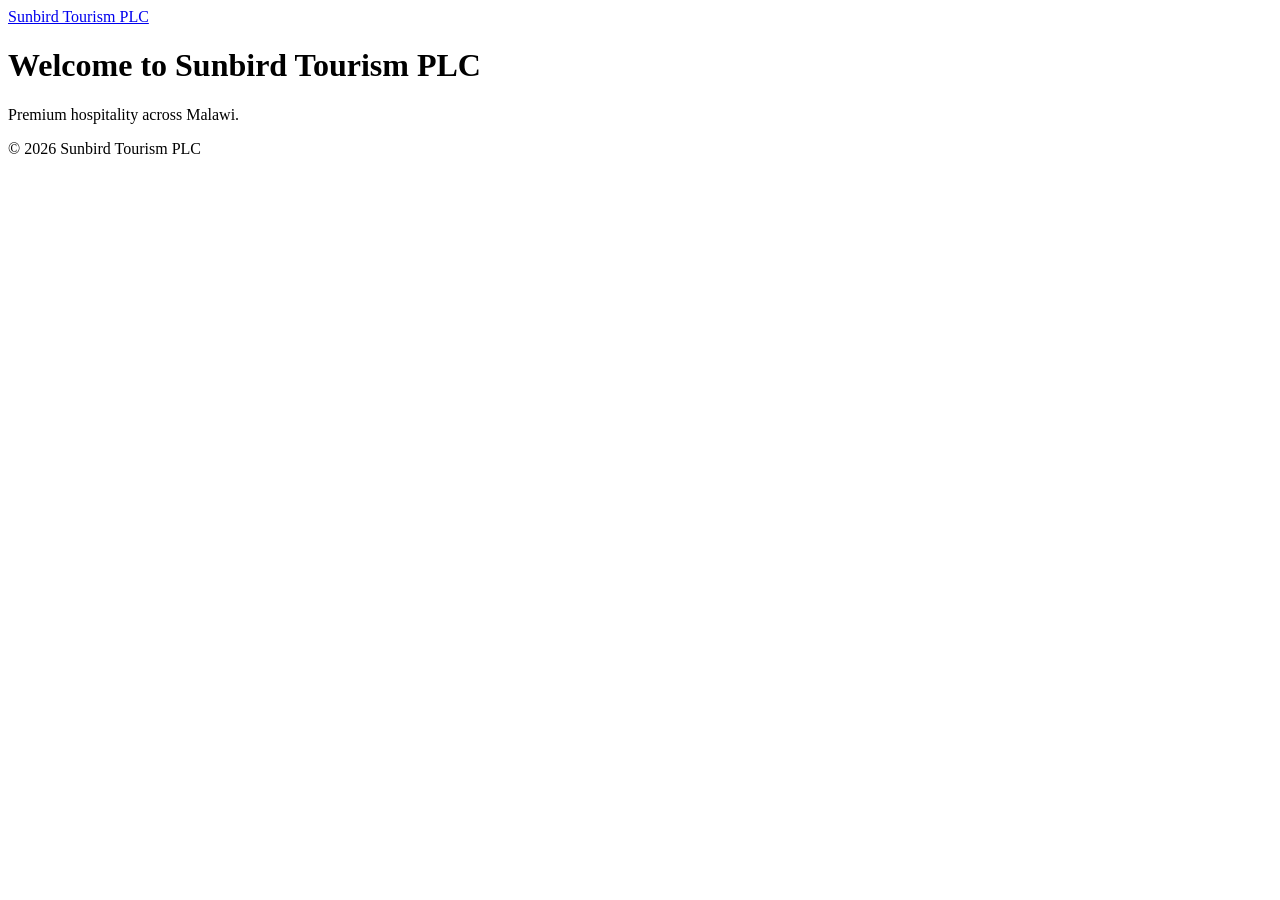
==== index.html @ 59bd5946 "Add files via upload" ====
<!doctype html>
<html lang="en">
<head>
  <meta charset="utf-8">
  <meta name="viewport" content="width=device-width, initial-scale=1">
  <title>Sunbird Tourism PLC | Malawi Hospitality and Experiences</title>
  <meta name="description" content="Sunbird Tourism PLC offers premium hotels, resorts, conferences, dining, and experiences across Malawi.">
  <link rel="stylesheet" href="assets/css/styles.css">
</head>
<body>
  <header class="site-header"><a class="brand" href="index.html">Sunbird Tourism PLC</a></header>
  <main class="hero"><h1>Welcome to Sunbird Tourism PLC</h1><p>Premium hospitality across Malawi.</p></main>
  <footer class="site-footer">© 2026 Sunbird Tourism PLC</footer>
</body>
</html>
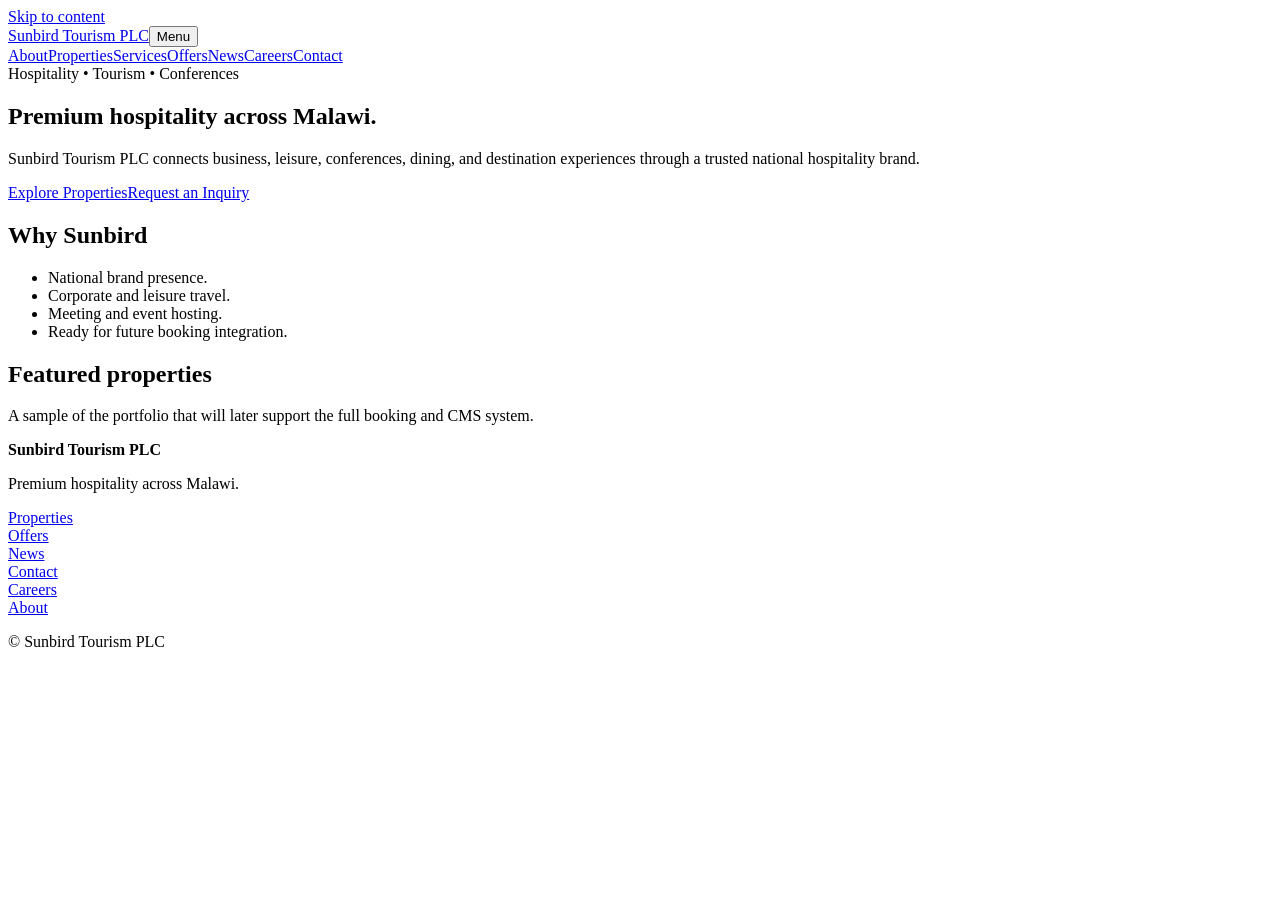
==== commit e8c74860: "Add files via upload" ====
--- a/index.html
+++ b/index.html
@@ -1,15 +1 @@
-<!doctype html>
-<html lang="en">
-<head>
-  <meta charset="utf-8">
-  <meta name="viewport" content="width=device-width, initial-scale=1">
-  <title>Sunbird Tourism PLC | Malawi Hospitality and Experiences</title>
-  <meta name="description" content="Sunbird Tourism PLC offers premium hotels, resorts, conferences, dining, and experiences across Malawi.">
-  <link rel="stylesheet" href="assets/css/styles.css">
-</head>
-<body>
-  <header class="site-header"><a class="brand" href="index.html">Sunbird Tourism PLC</a></header>
-  <main class="hero"><h1>Welcome to Sunbird Tourism PLC</h1><p>Premium hospitality across Malawi.</p></main>
-  <footer class="site-footer">© 2026 Sunbird Tourism PLC</footer>
-</body>
-</html>+<!doctype html><html lang="en"><head><meta charset="utf-8"><meta name="viewport" content="width=device-width, initial-scale=1"><title>Sunbird Tourism PLC | Malawi Hospitality and Experiences</title><meta name="description" content="Sunbird Tourism PLC offers premium hotels, resorts, conferences, dining, and experiences across Malawi."><meta property="og:title" content="Sunbird Tourism PLC"><meta property="og:description" content="Premium hospitality across Malawi."><meta property="og:type" content="website"><link rel="stylesheet" href="assets/css/styles.css"></head><body><a class="skip-link" href="#main">Skip to content</a><header class="site-header"><div class="container header-row"><a class="brand" href="index.html"><span class="brand-mark" aria-hidden="true"></span><span class="brand-text">Sunbird Tourism PLC</span></a><button class="menu-toggle" data-menu-toggle>Menu</button><nav class="nav" data-nav><a href="about.html">About</a><a href="properties.html">Properties</a><a href="services.html">Services</a><a href="offers.html">Offers</a><a href="news.html">News</a><a href="careers.html">Careers</a><a href="contact.html">Contact</a></nav></div></header><main id="main"><section class="hero"><div class="container hero-grid"><div><span class="eyebrow">Hospitality • Tourism • Conferences</span><h1>Premium hospitality across Malawi.</h1><p>Sunbird Tourism PLC connects business, leisure, conferences, dining, and destination experiences through a trusted national hospitality brand.</p><div class="actions"><a class="btn primary" href="properties.html">Explore Properties</a><a class="btn secondary" href="contact.html">Request an Inquiry</a></div></div><div class="panel"><h2>Why Sunbird</h2><ul class="list"><li>National brand presence.</li><li>Corporate and leisure travel.</li><li>Meeting and event hosting.</li><li>Ready for future booking integration.</li></ul></div></div></section><section class="section"><div class="container"><h2>Featured properties</h2><p class="section-lead">A sample of the portfolio that will later support the full booking and CMS system.</p><div class="grid cards" data-properties></div></div></section></main><footer class="footer"><div class="container footer-grid"><div><strong>Sunbird Tourism PLC</strong><p>Premium hospitality across Malawi.</p></div><div><a href="properties.html">Properties</a><br><a href="offers.html">Offers</a><br><a href="news.html">News</a></div><div><a href="contact.html">Contact</a><br><a href="careers.html">Careers</a><br><a href="about.html">About</a></div></div><div class="container" style="padding-top:1rem">© <span data-year></span> Sunbird Tourism PLC</div></footer><script src="assets/js/main.js" defer></script></body></html>
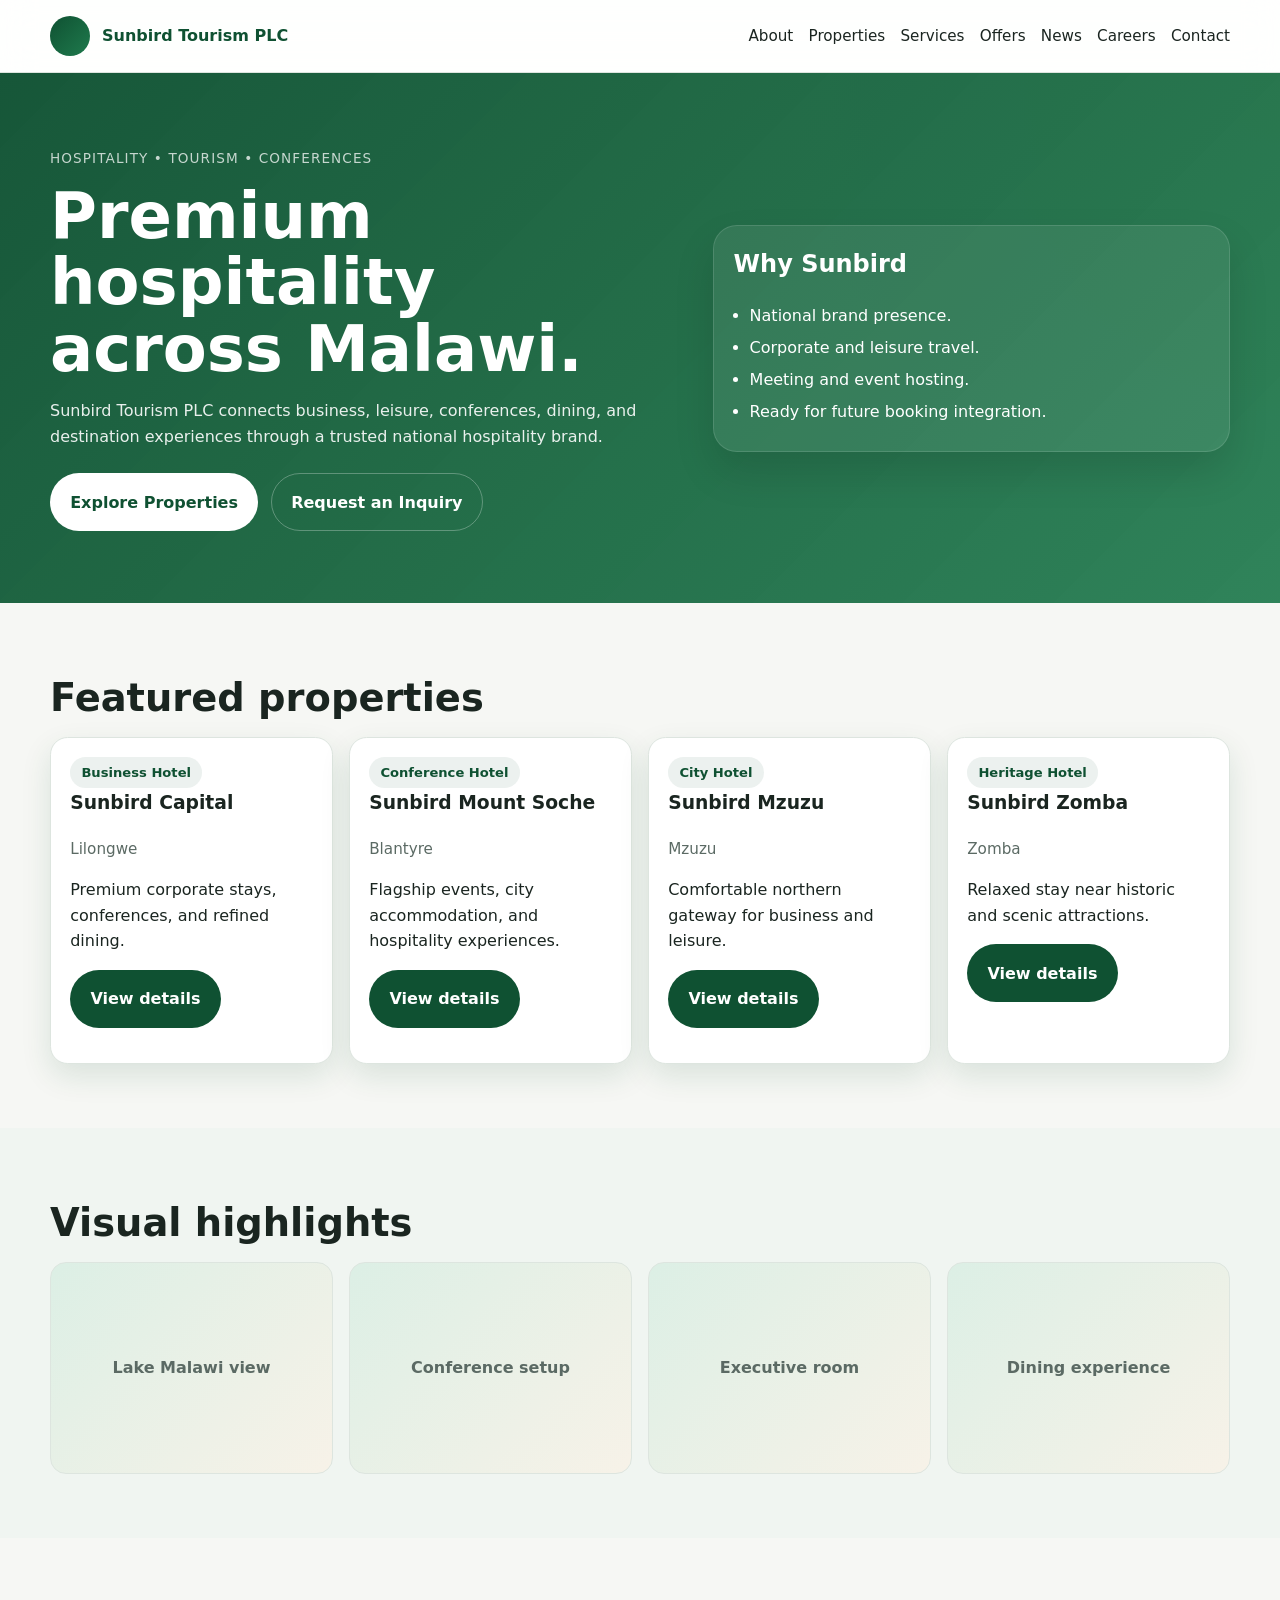
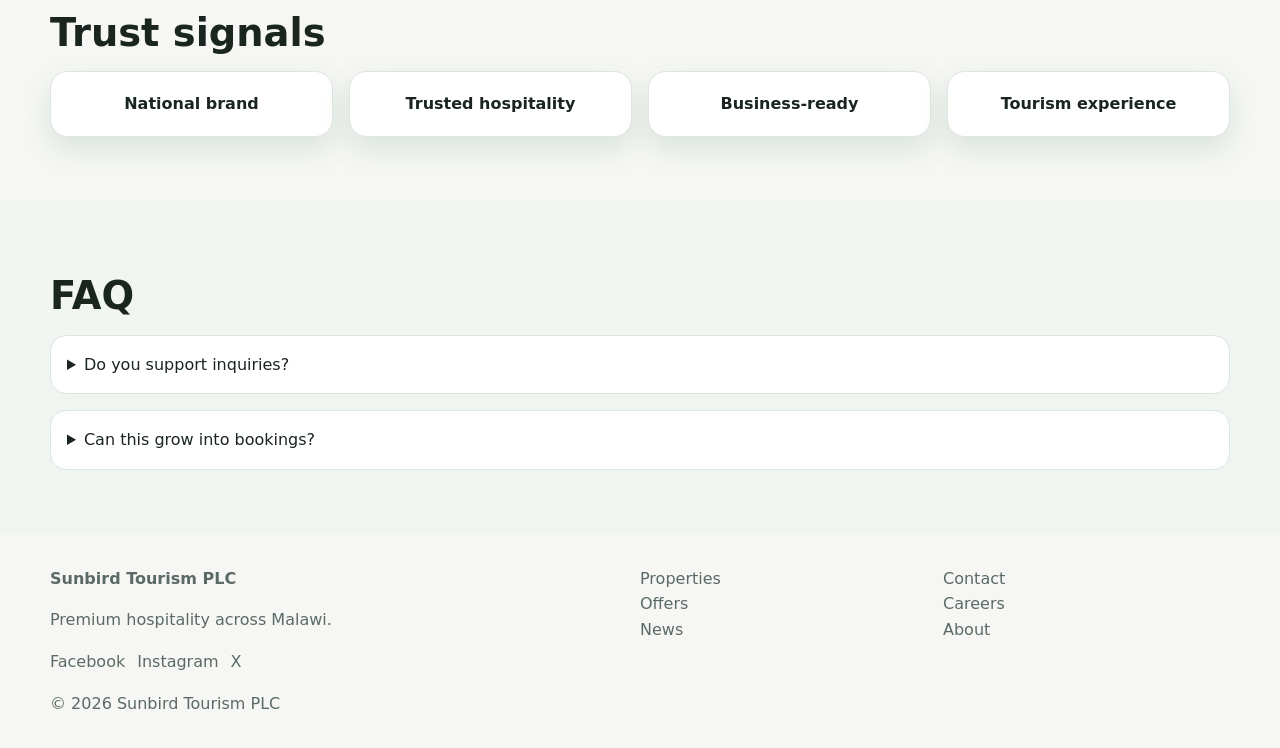
==== commit 716d03d8: "Add files via upload" ====
--- a/index.html
+++ b/index.html
@@ -1 +1 @@
-<!doctype html><html lang="en"><head><meta charset="utf-8"><meta name="viewport" content="width=device-width, initial-scale=1"><title>Sunbird Tourism PLC | Malawi Hospitality and Experiences</title><meta name="description" content="Sunbird Tourism PLC offers premium hotels, resorts, conferences, dining, and experiences across Malawi."><meta property="og:title" content="Sunbird Tourism PLC"><meta property="og:description" content="Premium hospitality across Malawi."><meta property="og:type" content="website"><link rel="stylesheet" href="assets/css/styles.css"></head><body><a class="skip-link" href="#main">Skip to content</a><header class="site-header"><div class="container header-row"><a class="brand" href="index.html"><span class="brand-mark" aria-hidden="true"></span><span class="brand-text">Sunbird Tourism PLC</span></a><button class="menu-toggle" data-menu-toggle>Menu</button><nav class="nav" data-nav><a href="about.html">About</a><a href="properties.html">Properties</a><a href="services.html">Services</a><a href="offers.html">Offers</a><a href="news.html">News</a><a href="careers.html">Careers</a><a href="contact.html">Contact</a></nav></div></header><main id="main"><section class="hero"><div class="container hero-grid"><div><span class="eyebrow">Hospitality • Tourism • Conferences</span><h1>Premium hospitality across Malawi.</h1><p>Sunbird Tourism PLC connects business, leisure, conferences, dining, and destination experiences through a trusted national hospitality brand.</p><div class="actions"><a class="btn primary" href="properties.html">Explore Properties</a><a class="btn secondary" href="contact.html">Request an Inquiry</a></div></div><div class="panel"><h2>Why Sunbird</h2><ul class="list"><li>National brand presence.</li><li>Corporate and leisure travel.</li><li>Meeting and event hosting.</li><li>Ready for future booking integration.</li></ul></div></div></section><section class="section"><div class="container"><h2>Featured properties</h2><p class="section-lead">A sample of the portfolio that will later support the full booking and CMS system.</p><div class="grid cards" data-properties></div></div></section></main><footer class="footer"><div class="container footer-grid"><div><strong>Sunbird Tourism PLC</strong><p>Premium hospitality across Malawi.</p></div><div><a href="properties.html">Properties</a><br><a href="offers.html">Offers</a><br><a href="news.html">News</a></div><div><a href="contact.html">Contact</a><br><a href="careers.html">Careers</a><br><a href="about.html">About</a></div></div><div class="container" style="padding-top:1rem">© <span data-year></span> Sunbird Tourism PLC</div></footer><script src="assets/js/main.js" defer></script></body></html>+<!doctype html><html lang="en"><head><meta charset="utf-8"><meta name="viewport" content="width=device-width, initial-scale=1"><title>Sunbird Tourism PLC | Malawi Hospitality and Experiences</title><meta name="description" content="Sunbird Tourism PLC offers premium hotels, resorts, conferences, dining, and experiences across Malawi."><link rel="stylesheet" href="assets/css/styles.css"></head><body><a class="skip-link" href="#main">Skip to content</a><header class="site-header"><div class="container header-row"><a class="brand" href="index.html"><span class="brand-mark" aria-hidden="true"></span><span class="brand-text">Sunbird Tourism PLC</span></a><button class="menu-toggle" data-menu-toggle>Menu</button><nav class="nav" data-nav><a href="about.html">About</a><a href="properties.html">Properties</a><a href="services.html">Services</a><a href="offers.html">Offers</a><a href="news.html">News</a><a href="careers.html">Careers</a><a href="contact.html">Contact</a></nav></div></header><main id="main"><section class="hero"><div class="container hero-grid"><div><span class="eyebrow">Hospitality • Tourism • Conferences</span><h1>Premium hospitality across Malawi.</h1><p>Sunbird Tourism PLC connects business, leisure, conferences, dining, and destination experiences through a trusted national hospitality brand.</p><div class="actions"><a class="btn primary" href="properties.html">Explore Properties</a><a class="btn secondary" href="contact.html">Request an Inquiry</a></div></div><div class="panel"><h2>Why Sunbird</h2><ul class="list"><li>National brand presence.</li><li>Corporate and leisure travel.</li><li>Meeting and event hosting.</li><li>Ready for future booking integration.</li></ul></div></div></section><section class="section"><div class="container"><h2>Featured properties</h2><div class="grid cards" data-properties></div></div></section><section class="section alt"><div class="container"><h2>Visual highlights</h2><div class="gallery" data-gallery></div></div></section><section class="section"><div class="container"><h2>Trust signals</h2><div class="trust" data-trust></div></div></section><section class="section alt"><div class="container"><h2>FAQ</h2><div class="faq" data-faq></div></div></section></main><footer class="footer"><div class="container footer-grid"><div><strong>Sunbird Tourism PLC</strong><p>Premium hospitality across Malawi.</p><div class="socials"><a href="#">Facebook</a><a href="#">Instagram</a><a href="#">X</a></div></div><div><a href="properties.html">Properties</a><br><a href="offers.html">Offers</a><br><a href="news.html">News</a></div><div><a href="contact.html">Contact</a><br><a href="careers.html">Careers</a><br><a href="about.html">About</a></div></div><div class="container" style="padding-top:1rem">© <span data-year></span> Sunbird Tourism PLC</div></footer><script src="assets/js/main.js" defer></script></body></html>
--- a/assets/css/styles.css
+++ b/assets/css/styles.css
@@ -0,0 +1,2 @@
+:root{--bg:#f6f7f4;--surface:#ffffff;--surface-2:#f0f5f1;--text:#1a2520;--muted:#5b6a64;--brand:#0f5132;--brand-2:#1f7a4d;--accent:#d6a64a;--line:#dde5df;--shadow:0 12px 30px rgba(15,81,50,.12);--radius:1.1rem;--radius-lg:1.5rem;--max:1180px}*{box-sizing:border-box}html{scroll-behavior:smooth}body{margin:0;font-family:Inter,system-ui,-apple-system,Segoe UI,Roboto,sans-serif;background:var(--bg);color:var(--text);line-height:1.6}img{max-width:100%;display:block}a{color:inherit}button,input,select,textarea{font:inherit}.container{width:min(var(--max),calc(100% - 2rem));margin-inline:auto}.skip-link{position:absolute;left:-999px;top:auto}.skip-link:focus{left:1rem;top:1rem;z-index:9999;background:#fff;padding:.75rem 1rem;border-radius:.75rem}.site-header{position:sticky;top:0;z-index:20;background:rgba(255,255,255,.9);backdrop-filter:blur(16px);border-bottom:1px solid var(--line)}.header-row{display:flex;align-items:center;justify-content:space-between;gap:1rem;padding:1rem 0}.brand{display:flex;align-items:center;gap:.75rem;text-decoration:none}.brand-mark{width:2.5rem;height:2.5rem;border-radius:50%;background:linear-gradient(135deg,var(--brand),var(--brand-2))}.brand-text{font-weight:800;color:var(--brand);line-height:1.1}.nav{display:flex;flex-wrap:wrap;gap:.95rem;align-items:center}.nav a{text-decoration:none;color:var(--text);font-size:.95rem}.nav a:hover,.nav a:focus{color:var(--brand)}.menu-toggle{display:none;border:1px solid var(--line);background:#fff;border-radius:.85rem;padding:.75rem .9rem}.hero{padding:4.5rem 0;background:linear-gradient(135deg,rgba(15,81,50,.97),rgba(31,122,77,.92)), radial-gradient(circle at top right, rgba(214,166,74,.18), transparent 35%);color:#fff}.hero-grid{display:grid;grid-template-columns:1.1fr .9fr;gap:2rem;align-items:center}.eyebrow{display:inline-flex;align-items:center;gap:.5rem;font-size:.85rem;letter-spacing:.08em;text-transform:uppercase;color:rgba(255,255,255,.75)}.hero h1{font-size:clamp(2.4rem,5vw,4.8rem);line-height:1.04;margin:.75rem 0 1rem;max-width:12ch}.hero p{max-width:62ch;color:rgba(255,255,255,.9);margin:0}.actions{display:flex;flex-wrap:wrap;gap:.8rem;margin-top:1.5rem}.btn{display:inline-flex;align-items:center;justify-content:center;padding:.95rem 1.2rem;border-radius:999px;text-decoration:none;font-weight:700;border:1px solid transparent;transition:.2s ease}.btn.primary{background:#fff;color:var(--brand)}.btn.secondary{border-color:rgba(255,255,255,.28);color:#fff}.btn.dark{background:var(--brand);color:#fff}.btn:hover{transform:translateY(-1px)}.panel{background:rgba(255,255,255,.08);border:1px solid rgba(255,255,255,.12);border-radius:var(--radius-lg);padding:1.2rem;box-shadow:0 20px 40px rgba(0,0,0,.12)}.panel h2,.panel h3{margin-top:0}.section{padding:4rem 0}.section.alt{background:var(--surface-2)}.section h2{margin:0 0 .5rem;font-size:clamp(1.6rem,3vw,2.4rem)}.section-lead{max-width:70ch;color:var(--muted);margin:0 0 1.5rem}.grid{display:grid;gap:1rem}.cards{grid-template-columns:repeat(auto-fit,minmax(240px,1fr))}.card{background:var(--surface);border:1px solid var(--line);border-radius:var(--radius);padding:1.2rem;box-shadow:var(--shadow)}.card h3{margin-top:0}.meta{color:var(--muted);font-size:.95rem}.pill{display:inline-flex;padding:.32rem .7rem;background:rgba(15,81,50,.08);color:var(--brand);border-radius:999px;font-size:.82rem;font-weight:700}.split{display:grid;grid-template-columns:1fr 1fr;gap:1.25rem;align-items:start}.list{padding-left:1rem;margin:1rem 0 0}.list li{margin:.4rem 0}.form{display:grid;gap:1rem}.field{display:grid;gap:.35rem}.field label{font-weight:700}.field input,.field textarea,.field select{border:1px solid var(--line);border-radius:.85rem;padding:.9rem 1rem;background:#fff}.field input:focus,.field textarea:focus,.field select:focus{outline:2px solid rgba(15,81,50,.2);border-color:var(--brand)}.error{color:#a11}.status{padding:.8rem 1rem;border-radius:.9rem;display:none}.status.success{background:#e9f8ef;color:#11613c}.status.error{background:#fdecec;color:#9b1c1c}.footer{padding:2rem 0;color:var(--muted)}.footer-grid{display:grid;grid-template-columns:2fr 1fr 1fr;gap:1rem}.footer a{text-decoration:none}.map{aspect-ratio:16/10;border:0;width:100%;border-radius:var(--radius)}@media (max-width: 900px){.hero-grid,.split,.footer-grid{grid-template-columns:1fr}}@media (max-width: 760px){.nav{display:none}.menu-toggle{display:inline-flex}.nav.open{display:flex;position:absolute;top:100%;left:1rem;right:1rem;flex-direction:column;align-items:flex-start;background:#fff;border:1px solid var(--line);padding:1rem;border-radius:1rem;box-shadow:var(--shadow)}.hero{padding:3.5rem 0}}
+.gallery{display:grid;grid-template-columns:repeat(auto-fit,minmax(220px,1fr));gap:1rem}.thumb{aspect-ratio:4/3;border-radius:1rem;background:linear-gradient(135deg,#dcefe5,#f7f2e8);border:1px solid var(--line);display:grid;place-items:center;color:var(--muted);font-weight:700}.trust{display:grid;grid-template-columns:repeat(auto-fit,minmax(160px,1fr));gap:1rem}.trust .card{text-align:center}.faq{display:grid;gap:1rem}.faq details{background:#fff;border:1px solid var(--line);border-radius:1rem;padding:1rem}.socials{display:flex;gap:.75rem;flex-wrap:wrap}
